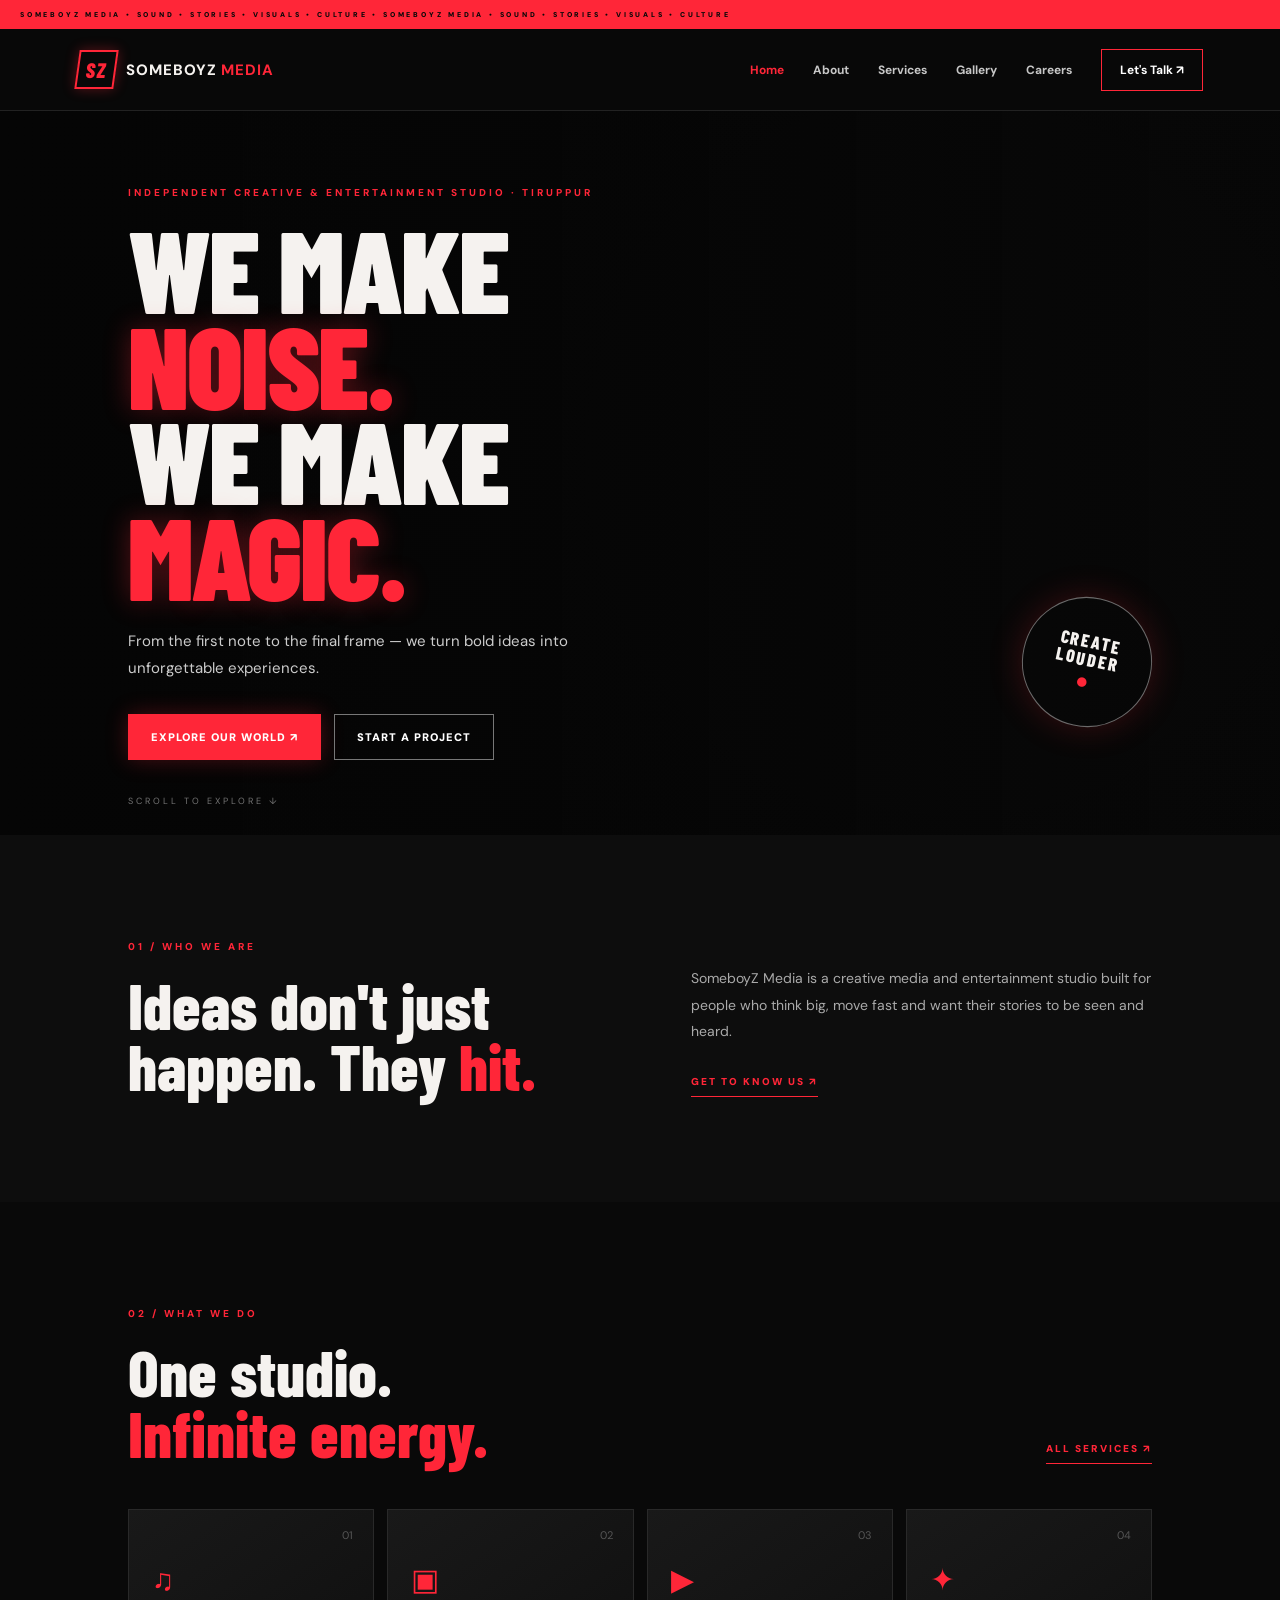
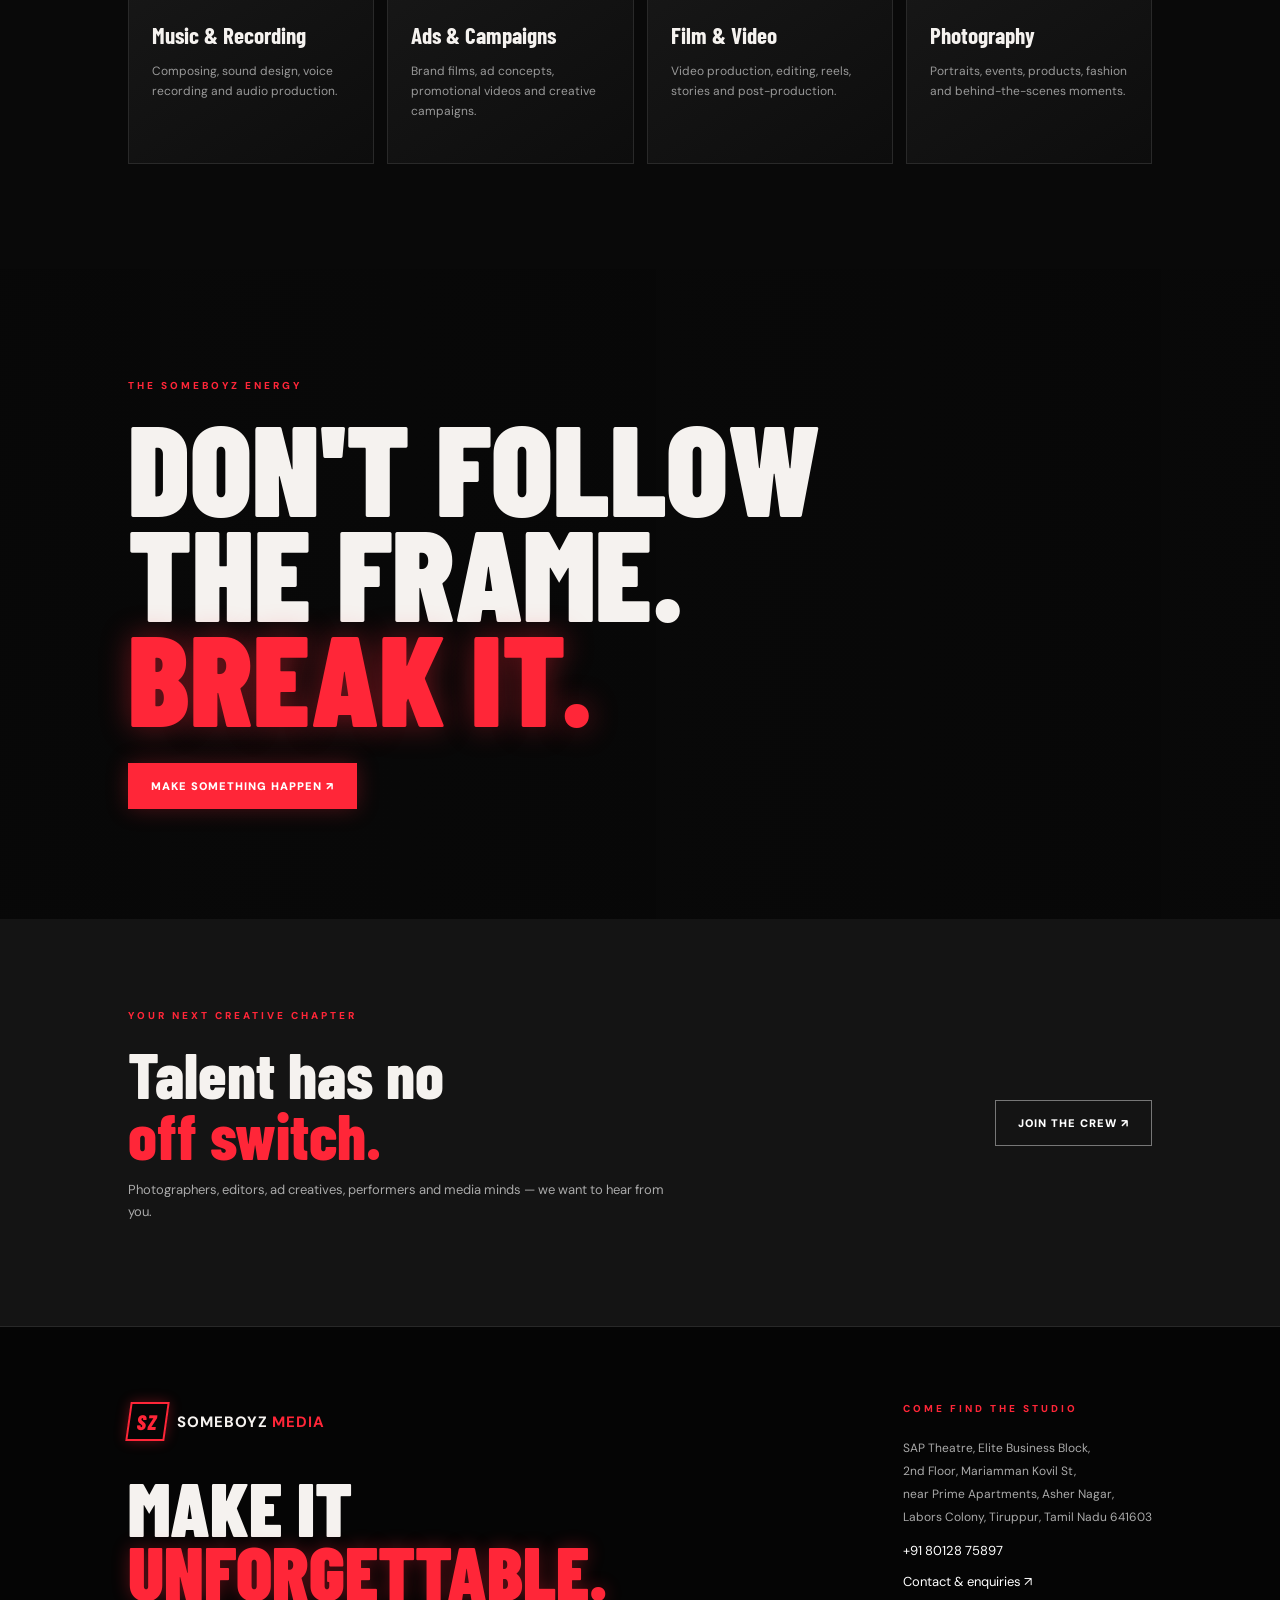
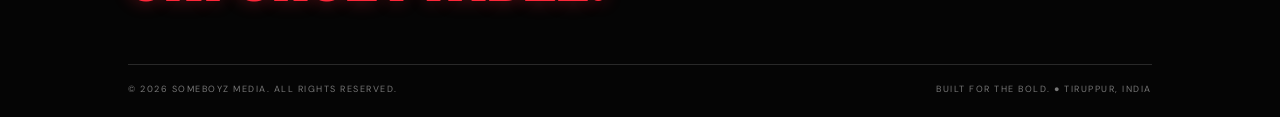
==== index.html @ 42b6c40d "Initial commit" ====
<!DOCTYPE html>
<html lang="en"><head><meta charset="UTF-8"><meta name="viewport" content="width=device-width, initial-scale=1.0"><title>SomeboyZ Media | Create Beyond Limits</title><link rel="stylesheet" href="style.css"></head>
<body><div class="ticker">SOMEBOYZ MEDIA • SOUND • STORIES • VISUALS • CULTURE • SOMEBOYZ MEDIA • SOUND • STORIES • VISUALS • CULTURE</div>
<header class="header"><a class="logo" href="index.html"><span class="logo-mark">SZ</span><span>SOMEBOYZ <b>MEDIA</b></span></a><button class="menu" aria-label="Open menu">☰</button><nav><a class="active" href="index.html">Home</a><a href="about.html">About</a><a href="services.html">Services</a><a href="gallery.html">Gallery</a><a href="careers.html">Careers</a><a class="nav-cta" href="contact.html">Let's Talk ↗</a></nav></header>
<main><section class="hero"><div class="hero-shade"></div><div class="hero-content"><p class="eyebrow">INDEPENDENT CREATIVE & ENTERTAINMENT STUDIO · TIRUPPUR</p><h1>WE MAKE<br><span>NOISE.</span><br>WE MAKE<br> <em>MAGIC.</em></h1><p class="hero-copy">From the first note to the final frame — we turn bold ideas into unforgettable experiences.</p><div class="actions"><a class="btn red" href="services.html">Explore our world ↗</a><a class="btn outline" href="contact.html">Start a project</a></div></div><div class="hero-stamp">CREATE<br>LOUDER<br><b>●</b></div><div class="scroll-note">SCROLL TO EXPLORE ↓</div></section>
<section class="intro section"><div><p class="eyebrow">01 / WHO WE ARE</p><h2>Ideas don't just<br>happen. They <span>hit.</span></h2></div><div class="intro-copy"><p>SomeboyZ Media is a creative media and entertainment studio built for people who think big, move fast and want their stories to be seen and heard.</p><a class="text-link" href="about.html">GET TO KNOW US ↗</a></div></section>
<section class="services-preview section"><div class="section-head"><div><p class="eyebrow">02 / WHAT WE DO</p><h2>One studio.<br><span>Infinite energy.</span></h2></div><a class="text-link" href="services.html">ALL SERVICES ↗</a></div><div class="service-grid"><article class="service-card"><span>01</span><div class="service-icon">♫</div><h3>Music & Recording</h3><p>Composing, sound design, voice recording and audio production.</p></article><article class="service-card"><span>02</span><div class="service-icon">▣</div><h3>Ads & Campaigns</h3><p>Brand films, ad concepts, promotional videos and creative campaigns.</p></article><article class="service-card"><span>03</span><div class="service-icon">▶</div><h3>Film & Video</h3><p>Video production, editing, reels, stories and post-production.</p></article><article class="service-card"><span>04</span><div class="service-icon">✦</div><h3>Photography</h3><p>Portraits, events, products, fashion and behind-the-scenes moments.</p></article></div></section>
<section class="manifesto"><p class="eyebrow">THE SOMEBOYZ ENERGY</p><h2>DON'T FOLLOW<br>THE FRAME.<br><span>BREAK IT.</span></h2><a class="btn red" href="contact.html">Make something happen ↗</a></section>
<section class="careers-strip"><div><p class="eyebrow">YOUR NEXT CREATIVE CHAPTER</p><h2>Talent has no<br><span>off switch.</span></h2><p>Photographers, editors, ad creatives, performers and media minds — we want to hear from you.</p></div><a class="btn outline" href="careers.html">Join the crew ↗</a></section></main>
<footer class="footer"><div class="footer-top"><div><a class="logo" href="index.html"><span class="logo-mark">SZ</span><span>SOMEBOYZ <b>MEDIA</b></span></a><h2>MAKE IT<br><span>UNFORGETTABLE.</span></h2></div><div class="footer-contact"><p class="eyebrow">COME FIND THE STUDIO</p><p>SAP Theatre, Elite Business Block,<br>2nd Floor, Mariamman Kovil St,<br>near Prime Apartments, Asher Nagar,<br>Labors Colony, Tiruppur, Tamil Nadu 641603</p><a href="tel:8012875897">+91 80128 75897</a><a href="contact.html">Contact & enquiries ↗</a></div></div><div class="footer-bottom"><span>© 2026 SOMEBOYZ MEDIA. ALL RIGHTS RESERVED.</span><span>BUILT FOR THE BOLD. ● TIRUPPUR, INDIA</span></div></footer><script src="script.js"></script></body></html>
---- style.css ----
@import url('https://fonts.googleapis.com/css2?family=Barlow+Condensed:wght@500;600;700;800;900&family=DM+Sans:wght@400;500;600;700;800&display=swap');
:root{--red:#ff2638;--black:#080808;--panel:#121212;--white:#f5f2ef;--muted:#aaa}*{box-sizing:border-box}html{scroll-behavior:smooth}body{margin:0;background:var(--black);color:var(--white);font-family:'DM Sans',sans-serif}a{color:inherit;text-decoration:none}.ticker{height:29px;display:flex;align-items:center;overflow:hidden;white-space:nowrap;background:var(--red);color:#080808;font-size:7px;font-weight:900;letter-spacing:2.8px;padding-left:20px}.header{height:82px;padding:0 6vw;display:flex;align-items:center;justify-content:space-between;background:#080808;position:sticky;top:0;z-index:10;border-bottom:1px solid #222}.logo{display:flex;align-items:center;gap:10px;font-weight:800;letter-spacing:1px;font-size:15px}.logo b{color:var(--red)}.logo-mark{width:39px;height:39px;border:2px solid var(--red);display:grid;place-items:center;color:var(--red);font-family:'Barlow Condensed';font-size:21px;transform:skew(-8deg);box-shadow:0 0 13px #ff263855}nav{display:flex;gap:29px;align-items:center}nav a{font-size:12px;color:#c7c7c7;font-weight:700;transition:.2s}nav a:hover,nav a.active{color:var(--red)}.nav-cta{border:1px solid var(--red);padding:12px 18px;color:white}.menu{display:none;background:none;border:0;color:white;font-size:25px}.hero{min-height:690px;position:relative;background:linear-gradient(90deg,#050505 0%,rgba(5,5,5,.88) 38%,rgba(5,5,5,.2) 100%),url('https://images.unsplash.com/photo-1492684223066-81342ee5ff30?auto=format&fit=crop&w=2000&q=90') center/cover;display:flex;align-items:center;padding:75px 10vw;overflow:hidden}.hero:after{content:'';position:absolute;inset:0;background:radial-gradient(circle at 75% 48%,transparent 0 25%,#05050555 70%);pointer-events:none}.hero-content{position:relative;z-index:1;max-width:650px}.eyebrow{font-size:10px;letter-spacing:3px;font-weight:800;color:var(--red);margin:0 0 22px}.hero h1,.page-hero h1{font:900 clamp(68px,9vw,130px)/.83 'Barlow Condensed',sans-serif;letter-spacing:-2px;margin:0 0 25px}.hero h1 span,.page-hero h1 span,.hero h1 em{color:var(--red);font-style:normal;text-shadow:0 0 28px #ff263855}.hero-copy{max-width:440px;color:#ccc;line-height:1.8;font-size:15px}.actions{display:flex;gap:13px;margin-top:32px}.btn{display:inline-flex;align-items:center;justify-content:center;padding:15px 22px;font-size:11px;font-weight:900;letter-spacing:1px;text-transform:uppercase;border:1px solid transparent;cursor:pointer}.red{background:var(--red);color:white;box-shadow:0 0 22px #ff263844}.red:hover{background:#d90e24}.outline{border-color:#777;color:white}.outline:hover{border-color:var(--red);color:var(--red)}.hero-stamp{position:absolute;right:10%;bottom:15%;z-index:1;border:1px solid #ffffff66;border-radius:50%;width:130px;height:130px;display:grid;place-content:center;text-align:center;font:800 18px/1.05 'Barlow Condensed';letter-spacing:2px;transform:rotate(12deg);box-shadow:0 0 35px #ff263833}.hero-stamp b{color:var(--red);font-size:22px}.scroll-note{position:absolute;bottom:28px;left:10vw;font-size:9px;letter-spacing:3px;color:#aaa}.section{padding:105px 10vw}.intro{display:grid;grid-template-columns:1fr 1fr;gap:8vw;align-items:end;background:#0d0d0d}.section h2,.careers-strip h2,.contact-layout h2{font:800 clamp(43px,5vw,68px)/.95 'Barlow Condensed';margin:0}.section h2 span,.careers-strip h2 span,.contact-layout h2 span{color:var(--red)}.intro-copy p,.split p,.contact-layout>div>p{color:#aaa;line-height:1.9;font-size:14px}.text-link{display:inline-block;margin-top:16px;color:var(--red);font-size:10px;font-weight:900;letter-spacing:2px;border-bottom:1px solid var(--red);padding-bottom:8px}.services-preview{background:#090909}.section-head{display:flex;align-items:end;justify-content:space-between;margin-bottom:45px}.service-grid{display:grid;grid-template-columns:repeat(4,1fr);gap:13px}.service-card{position:relative;background:linear-gradient(145deg,#191919,#0d0d0d);border:1px solid #292929;padding:28px 23px;min-height:255px;transition:.3s}.service-card:hover{transform:translateY(-7px);border-color:var(--red);box-shadow:0 12px 40px #ff26381c}.service-card>span{position:absolute;right:20px;top:18px;color:#555;font-size:11px}.service-icon{font-size:30px;color:var(--red);margin:22px 0}.service-card h3{font:700 23px 'Barlow Condensed';margin:0 0 10px}.service-card p,.value-grid p{color:#999;font-size:12px;line-height:1.7}.manifesto{padding:110px 10vw;background:linear-gradient(90deg,#080808d9,#08080888),url('https://images.unsplash.com/photo-1506157786151-b8491531f063?auto=format&fit=crop&w=1800&q=85') center/cover fixed}.manifesto h2{font:900 clamp(65px,10vw,130px)/.82 'Barlow Condensed';margin:0 0 35px}.manifesto h2 span{color:var(--red);text-shadow:0 0 30px #ff263866}.careers-strip{padding:90px 10vw;display:flex;justify-content:space-between;align-items:center;gap:35px;background:#141414}.careers-strip p:not(.eyebrow){max-width:540px;color:#aaa;line-height:1.7;font-size:13px}.footer{padding:75px 10vw 22px;background:#050505;border-top:1px solid #282828}.footer-top{display:flex;justify-content:space-between;gap:40px;padding-bottom:60px}.footer-top h2{font:900 clamp(45px,6vw,75px)/.85 'Barlow Condensed';margin:35px 0 0}.footer-top h2 span{color:var(--red);text-shadow:0 0 18px #ff263855}.footer-contact{max-width:360px}.footer-contact p:not(.eyebrow){font-size:12px;color:#aaa;line-height:1.9}.footer-contact>a{display:block;color:white;font-size:13px;margin-top:14px}.footer-contact>a:hover{color:var(--red)}.footer-bottom{border-top:1px solid #292929;padding-top:18px;display:flex;justify-content:space-between;color:#777;font-size:9px;letter-spacing:1.5px}.page-hero{min-height:410px;padding:110px 10vw 80px;background-size:cover;background-position:center;position:relative}.page-hero h1{font-size:clamp(60px,8vw,105px)}.page-hero>p:last-child{color:#bbb;max-width:480px;line-height:1.7}.about-hero{background-image:linear-gradient(90deg,#050505 5%,#050505aa),url('https://images.unsplash.com/photo-1470225620780-dba8ba36b745?auto=format&fit=crop&w=1800&q=85')}.services-hero{background-image:linear-gradient(90deg,#050505 5%,#05050599),url('https://images.unsplash.com/photo-1493225457124-a3eb161ffa5f?auto=format&fit=crop&w=1800&q=85')}.gallery-hero{background-image:linear-gradient(90deg,#050505 5%,#05050599),url('https://images.unsplash.com/photo-1503095396549-807759245b35?auto=format&fit=crop&w=1800&q=85')}.careers-hero{background-image:linear-gradient(90deg,#050505 5%,#05050599),url('https://images.unsplash.com/photo-1521737711867-e3b97375f902?auto=format&fit=crop&w=1800&q=85')}.contact-hero{background-image:linear-gradient(90deg,#050505 5%,#05050599),url('https://images.unsplash.com/photo-1492619375914-88005aa9e8fb?auto=format&fit=crop&w=1800&q=85')}.split{display:grid;grid-template-columns:1fr 1fr;gap:8vw}.image-band{min-height:430px;padding:90px 10vw;background:linear-gradient(90deg,#080808e8,#08080855),url('https://images.unsplash.com/photo-1506157786151-b8491531f063?auto=format&fit=crop&w=1800&q=85') center/cover;display:flex;align-items:center}.image-band h2{font:900 clamp(55px,8vw,100px)/.86 'Barlow Condensed'}.image-band h2 span{color:var(--red)}.values{background:#101010}.value-grid{display:grid;grid-template-columns:repeat(3,1fr);gap:25px;margin-top:35px}.value-grid article{border-top:1px solid var(--red);padding-top:20px}.value-grid h3{font:700 24px 'Barlow Condensed'}.service-list article{display:grid;grid-template-columns:70px 1fr 60px;gap:25px;align-items:center;border-top:1px solid #303030;padding:30px 0}.service-list article:last-child{border-bottom:1px solid #303030}.service-list article>span{color:var(--red);font-size:12px}.service-list h2{font:700 clamp(25px,3vw,39px) 'Barlow Condensed';margin:0 0 8px}.service-list p{color:#999;font-size:13px;margin:0;line-height:1.7}.service-list article>b{font-size:30px;color:var(--red);text-align:right}.cta-panel{padding:85px 10vw;background:#151515;display:flex;align-items:center;justify-content:space-between;gap:25px}.cta-panel h2{font:900 clamp(50px,7vw,90px)/.85 'Barlow Condensed';margin:0}.cta-panel h2 span{color:var(--red)}.gallery-grid{display:grid;grid-template-columns:1.15fr 1fr 1fr;grid-auto-rows:260px;gap:14px}.gallery-item{position:relative;margin:0;overflow:hidden;background:#181818}.gallery-item.tall{grid-row:span 2}.gallery-item.wide{grid-column:span 2}.gallery-item img{width:100%;height:100%;object-fit:cover;filter:grayscale(25%);transition:.5s}.gallery-item:hover img{transform:scale(1.06);filter:grayscale(0)}.gallery-item figcaption{position:absolute;bottom:0;left:0;right:0;padding:25px 17px 15px;background:linear-gradient(transparent,#000d);font-size:10px;font-weight:900;letter-spacing:2px}.gallery-note{padding:0 10vw 70px;color:#777;font-size:11px}.muted{color:#888;font-size:12px;max-width:280px;line-height:1.7}.job-list article{display:flex;justify-content:space-between;align-items:center;gap:25px;padding:25px 0;border-top:1px solid #303030}.job-list article:last-child{border-bottom:1px solid #303030}.job-type{color:var(--red);font-size:9px;letter-spacing:2px;font-weight:900}.job-list h3{font:700 28px 'Barlow Condensed';margin:8px 0}.job-list p{color:#999;font-size:12px;line-height:1.6;max-width:650px}.job-list article>a{color:white;border:1px solid #555;padding:12px 18px;font-size:11px;font-weight:800;white-space:nowrap}.job-list article>a:hover{border-color:var(--red);color:var(--red)}.contact-layout{display:grid;grid-template-columns:1fr 1fr;gap:8vw}.contact-detail{margin-top:28px}.contact-detail b{display:block;color:var(--red);font-size:10px;letter-spacing:2px;margin-bottom:8px}.contact-detail p,.contact-detail a{font-size:13px;color:#ccc;line-height:1.8}.contact-form{background:#131313;padding:32px;border:1px solid #2b2b2b}.contact-form label{display:block;font-size:11px;color:#ccc;font-weight:700;margin-bottom:18px}.contact-form input,.contact-form select,.contact-form textarea{width:100%;margin-top:8px;padding:13px 14px;background:#090909;border:1px solid #383838;color:white;font:12px 'DM Sans';outline:none}.contact-form input:focus,.contact-form select:focus,.contact-form textarea:focus{border-color:var(--red)}.contact-form textarea{resize:vertical}.form-note{font-size:10px;color:#777;line-height:1.6}.contact-form button{width:100%}
@media(max-width:850px){.header{padding:0 5vw}.menu{display:block}nav{display:none;position:absolute;top:81px;left:0;right:0;background:#080808;padding:25px;flex-direction:column;align-items:flex-start;border-bottom:1px solid #333}nav.open{display:flex}.hero{min-height:650px;padding:65px 7vw}.hero-stamp{right:7%;width:95px;height:95px;font-size:14px}.section{padding:75px 7vw}.service-grid{grid-template-columns:repeat(2,1fr)}.careers-strip,.cta-panel{padding:70px 7vw}.footer{padding:65px 7vw 20px}.page-hero{padding:90px 7vw 65px}.gallery-grid{padding:70px 7vw;grid-template-columns:1fr 1fr;grid-auto-rows:220px}.gallery-item.tall{grid-row:span 1}.gallery-item.wide{grid-column:span 2}.gallery-note{padding:0 7vw 60px}.split,.contact-layout{gap:40px}.manifesto{padding:90px 7vw}}@media(max-width:600px){.hero h1{font-size:70px}.hero{min-height:620px}.hero-stamp{display:none}.intro,.split,.contact-layout{grid-template-columns:1fr}.section-head,.careers-strip,.cta-panel{align-items:flex-start;flex-direction:column}.service-grid,.value-grid{grid-template-columns:1fr}.service-card{min-height:210px}.footer-top{flex-direction:column}.footer-bottom{gap:12px;flex-direction:column}.page-hero h1{font-size:62px}.service-list article{grid-template-columns:35px 1fr 25px;gap:12px}.gallery-grid{grid-template-columns:1fr;grid-auto-rows:250px}.gallery-item.wide{grid-column:span 1}.gallery-item.tall{grid-row:span 1}.job-list article{align-items:flex-start;flex-direction:column}.contact-form{padding:22px}.actions{flex-wrap:wrap}}
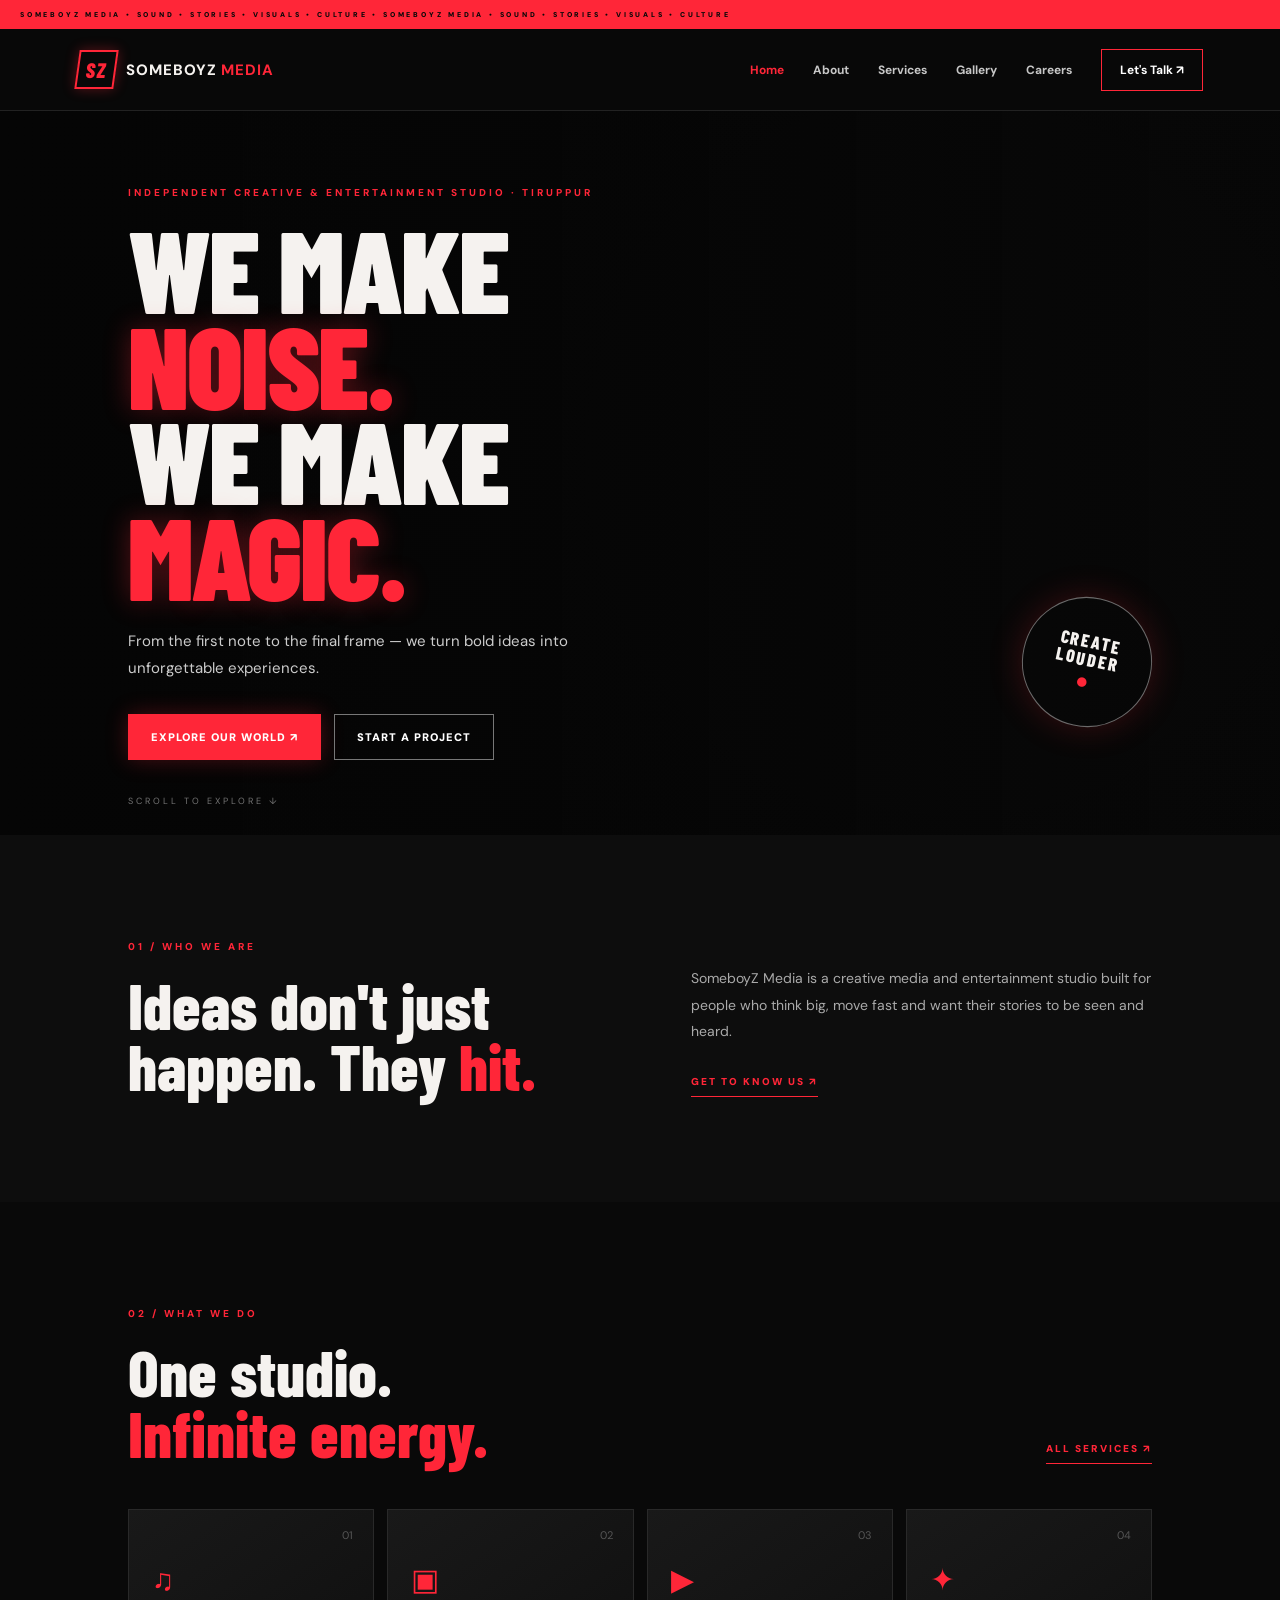
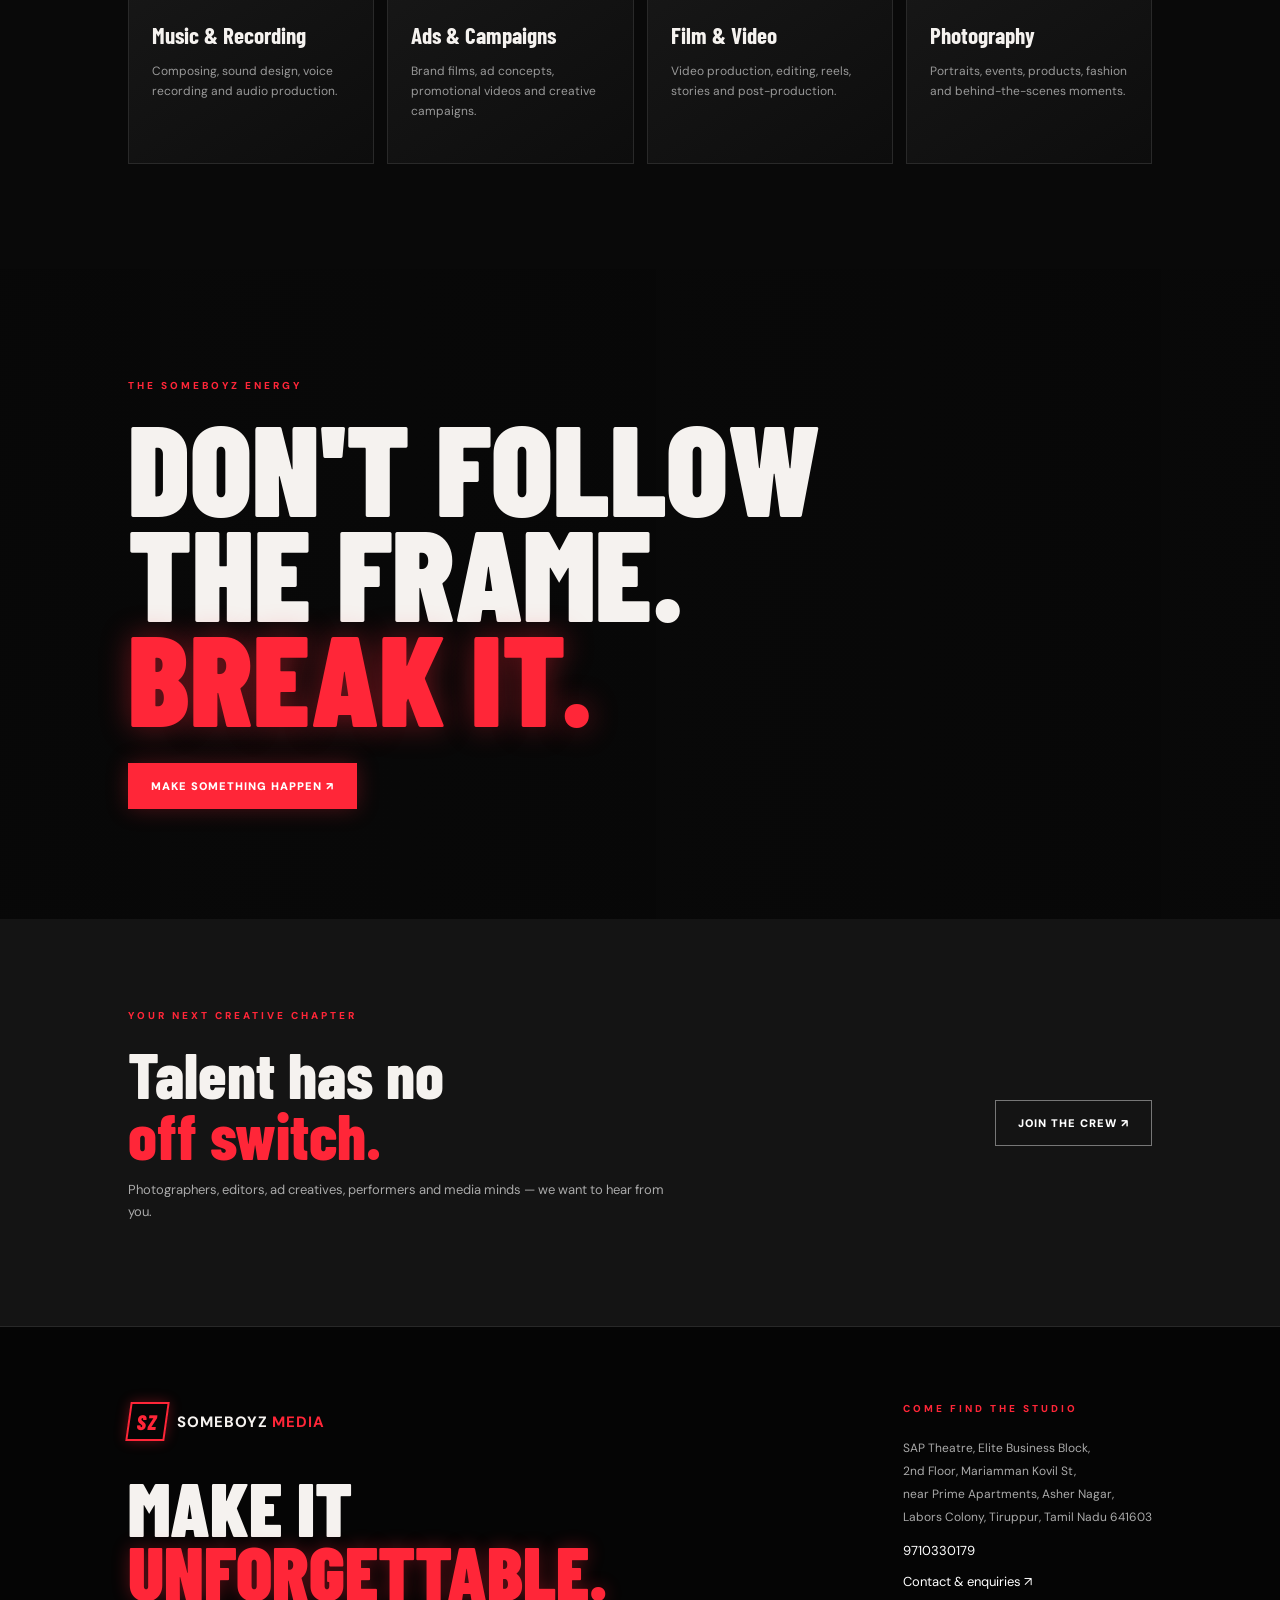
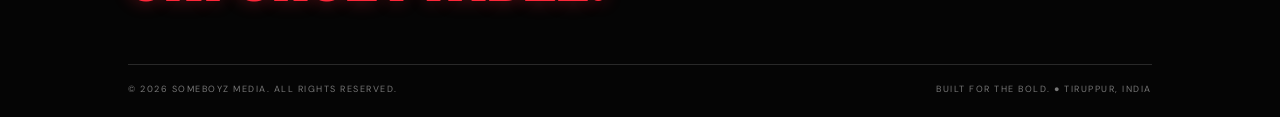
==== commit 6eb2ba3f: "Update footer contact details in index.html Updated footer contact information and ensured proper fo" ====
--- a/index.html
+++ b/index.html
@@ -7,4 +7,4 @@
 <section class="services-preview section"><div class="section-head"><div><p class="eyebrow">02 / WHAT WE DO</p><h2>One studio.<br><span>Infinite energy.</span></h2></div><a class="text-link" href="services.html">ALL SERVICES ↗</a></div><div class="service-grid"><article class="service-card"><span>01</span><div class="service-icon">♫</div><h3>Music & Recording</h3><p>Composing, sound design, voice recording and audio production.</p></article><article class="service-card"><span>02</span><div class="service-icon">▣</div><h3>Ads & Campaigns</h3><p>Brand films, ad concepts, promotional videos and creative campaigns.</p></article><article class="service-card"><span>03</span><div class="service-icon">▶</div><h3>Film & Video</h3><p>Video production, editing, reels, stories and post-production.</p></article><article class="service-card"><span>04</span><div class="service-icon">✦</div><h3>Photography</h3><p>Portraits, events, products, fashion and behind-the-scenes moments.</p></article></div></section>
 <section class="manifesto"><p class="eyebrow">THE SOMEBOYZ ENERGY</p><h2>DON'T FOLLOW<br>THE FRAME.<br><span>BREAK IT.</span></h2><a class="btn red" href="contact.html">Make something happen ↗</a></section>
 <section class="careers-strip"><div><p class="eyebrow">YOUR NEXT CREATIVE CHAPTER</p><h2>Talent has no<br><span>off switch.</span></h2><p>Photographers, editors, ad creatives, performers and media minds — we want to hear from you.</p></div><a class="btn outline" href="careers.html">Join the crew ↗</a></section></main>
-<footer class="footer"><div class="footer-top"><div><a class="logo" href="index.html"><span class="logo-mark">SZ</span><span>SOMEBOYZ <b>MEDIA</b></span></a><h2>MAKE IT<br><span>UNFORGETTABLE.</span></h2></div><div class="footer-contact"><p class="eyebrow">COME FIND THE STUDIO</p><p>SAP Theatre, Elite Business Block,<br>2nd Floor, Mariamman Kovil St,<br>near Prime Apartments, Asher Nagar,<br>Labors Colony, Tiruppur, Tamil Nadu 641603</p><a href="tel:8012875897">+91 80128 75897</a><a href="contact.html">Contact & enquiries ↗</a></div></div><div class="footer-bottom"><span>© 2026 SOMEBOYZ MEDIA. ALL RIGHTS RESERVED.</span><span>BUILT FOR THE BOLD. ● TIRUPPUR, INDIA</span></div></footer><script src="script.js"></script></body></html>+<footer class="footer"><div class="footer-top"><div><a class="logo" href="index.html"><span class="logo-mark">SZ</span><span>SOMEBOYZ <b>MEDIA</b></span></a><h2>MAKE IT<br><span>UNFORGETTABLE.</span></h2></div><div class="footer-contact"><p class="eyebrow">COME FIND THE STUDIO</p><p>SAP Theatre, Elite Business Block,<br>2nd Floor, Mariamman Kovil St,<br>near Prime Apartments, Asher Nagar,<br>Labors Colony, Tiruppur, Tamil Nadu 641603</p><a href="tel:9710330179">9710330179</a><a href="contact.html">Contact & enquiries ↗</a></div></div><div class="footer-bottom"><span>© 2026 SOMEBOYZ MEDIA. ALL RIGHTS RESERVED.</span><span>BUILT FOR THE BOLD. ● TIRUPPUR, INDIA</span></div></footer><script src="script.js"></script></body></html>
